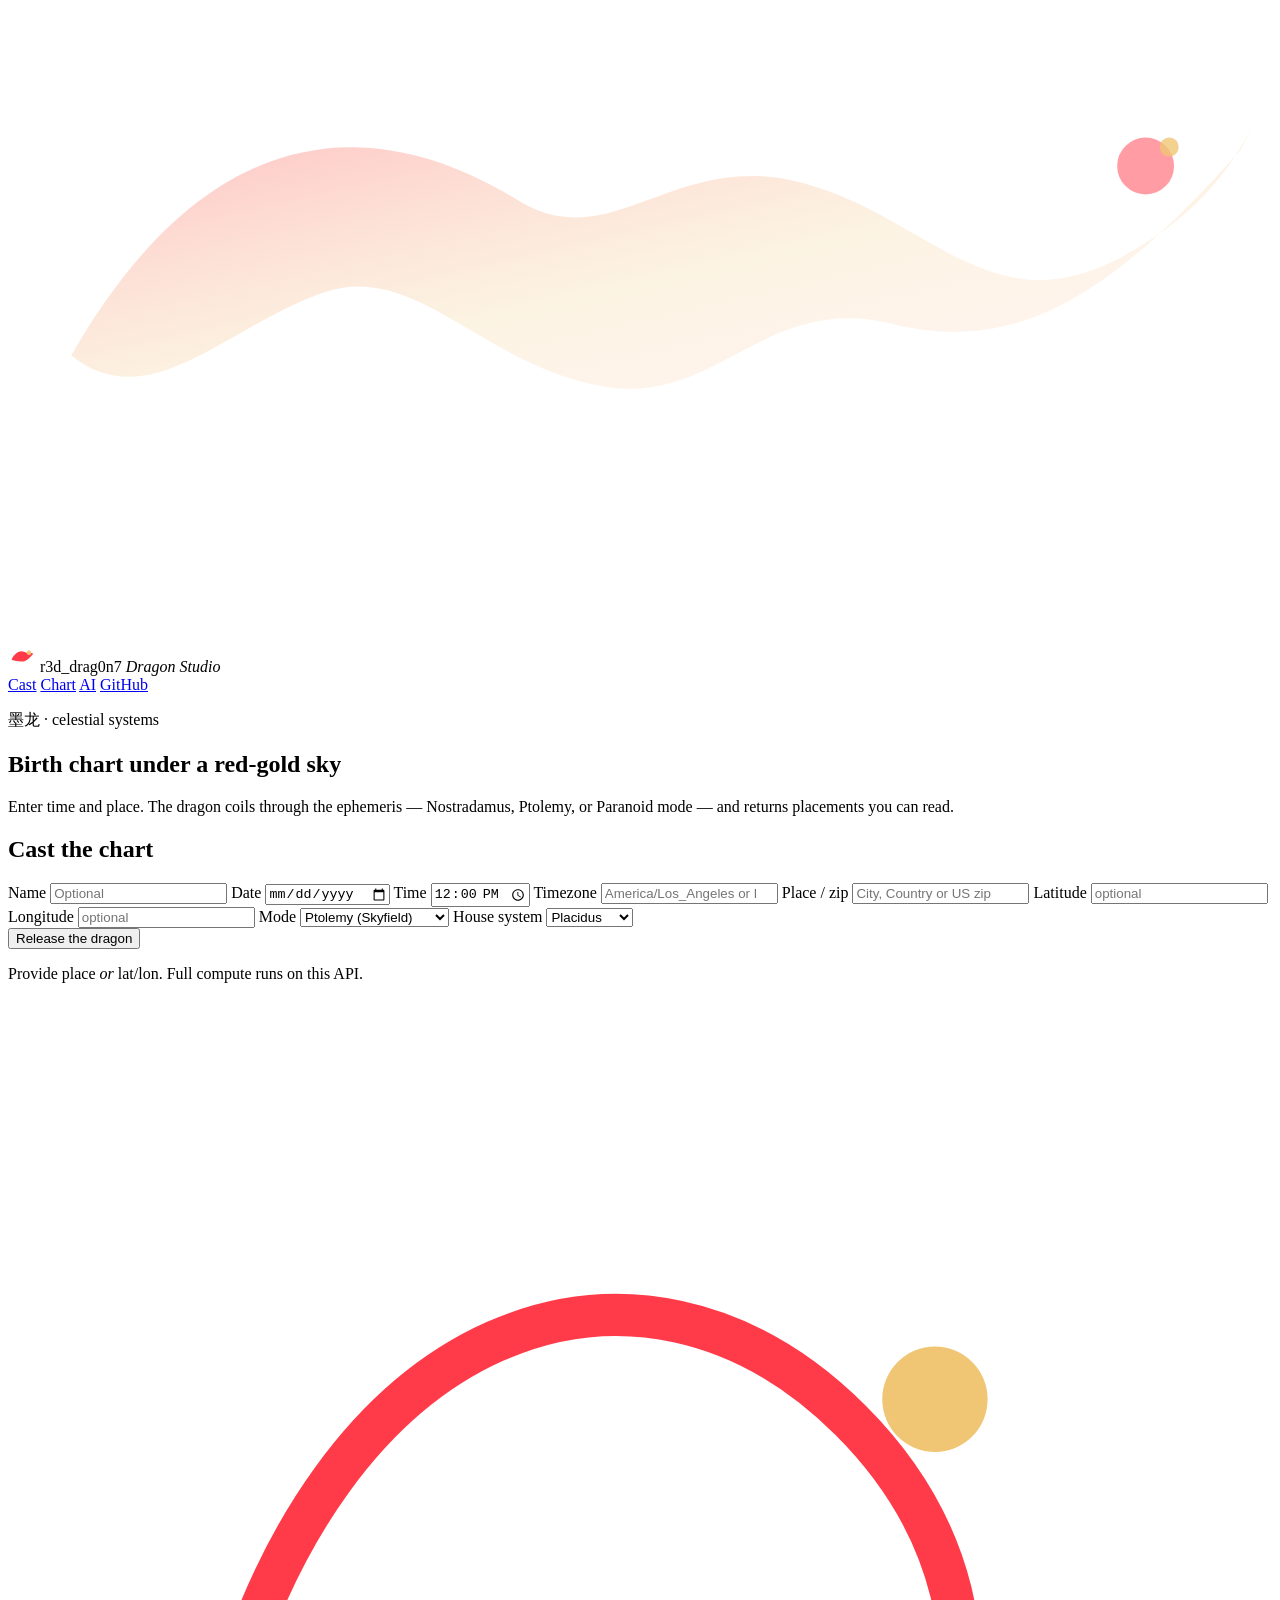
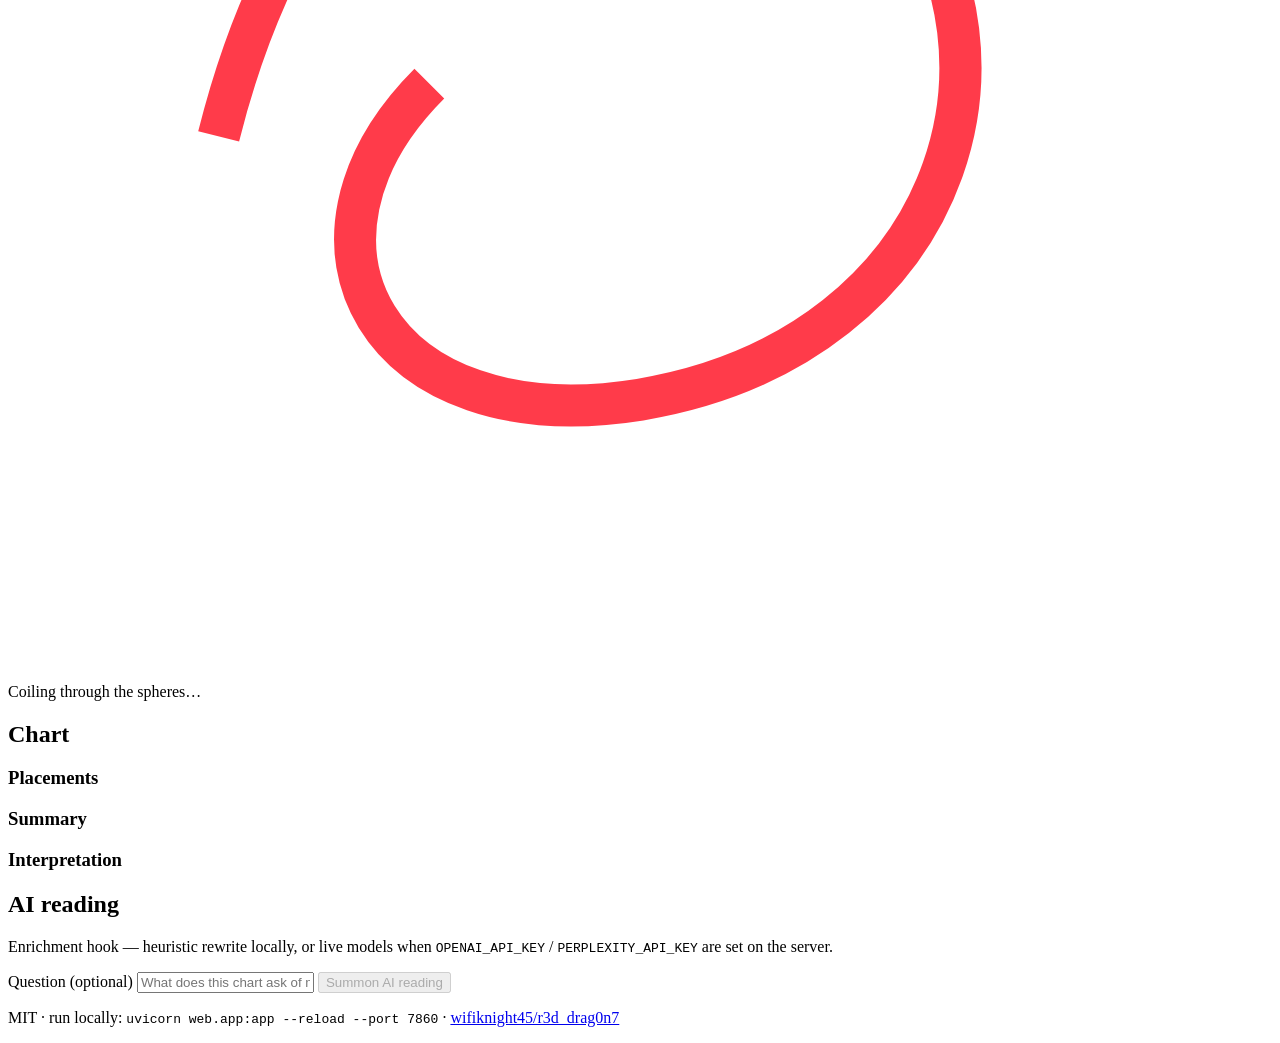
==== web/static/index.html @ 2840a935 "Add Dragon Studio FastAPI web app and celestial landing Celestial Chinese-dragon UI under web/ with " ====
<!DOCTYPE html>
<html lang="en">
<head>
  <meta charset="utf-8" />
  <meta name="viewport" content="width=device-width, initial-scale=1" />
  <title>r3d_drag0n7 — Dragon Studio</title>
  <meta name="description" content="Celestial Chinese-dragon natal chart studio. Birth data in, chart out." />
  <link rel="stylesheet" href="/static/styles.css" />
</head>
<body>
  <div class="sky" aria-hidden="true">
    <div class="stars"></div>
    <div class="nebula"></div>
    <svg class="dragon-bg" viewBox="0 0 800 400" preserveAspectRatio="xMidYMid slice">
      <defs>
        <linearGradient id="dg" x1="0" y1="0" x2="1" y2="1">
          <stop offset="0%" stop-color="#ff3b4a" stop-opacity="0.35"/>
          <stop offset="55%" stop-color="#f0c674" stop-opacity="0.2"/>
          <stop offset="100%" stop-color="#ff8a5c" stop-opacity="0.05"/>
        </linearGradient>
      </defs>
      <path fill="url(#dg)" d="M40 220 C120 80, 220 60, 320 120 C380 160, 420 90, 500 110 C580 130, 620 200, 700 160 C760 130, 780 90, 790 70 L780 90 C700 180, 640 220, 560 200 C480 180, 450 250, 380 240 C300 228, 260 160, 200 180 C140 200, 90 260, 40 220 Z"/>
      <circle cx="720" cy="100" r="18" fill="#ff3b4a" opacity="0.5"/>
      <circle cx="735" cy="88" r="6" fill="#f0c674" opacity="0.8"/>
    </svg>
  </div>

  <header class="nav">
    <div class="brand">
      <span class="glyph" aria-hidden="true">
        <svg width="28" height="28" viewBox="0 0 64 64"><path fill="#ff3b4a" d="M8 36c8-18 22-24 34-16 6 4 10-2 16 2-8 8-14 18-28 18-8 0-14-2-22-4z"/><circle cx="48" cy="20" r="5" fill="#f0c674"/></svg>
      </span>
      r3d_drag0n7 <em>Dragon Studio</em>
    </div>
    <nav>
      <a href="#cast">Cast</a>
      <a href="#results">Chart</a>
      <a href="#ai">AI</a>
      <a class="btn btn-small" href="https://github.com/wifiknight45/r3d_drag0n7" target="_blank" rel="noopener">GitHub</a>
    </nav>
  </header>

  <main>
    <section class="hero">
      <p class="eyebrow">墨龙 · celestial systems</p>
      <h1>Birth chart under a red-gold sky</h1>
      <p class="lede">
        Enter time and place. The dragon coils through the ephemeris —
        Nostradamus, Ptolemy, or Paranoid mode — and returns placements you can read.
      </p>
    </section>

    <section id="cast" class="panel form-panel">
      <h2>Cast the chart</h2>
      <form id="chart-form" novalidate>
        <div class="grid-form">
          <label>Name <input name="name" type="text" placeholder="Optional" autocomplete="name" /></label>
          <label>Date <input name="date" type="date" required /></label>
          <label>Time <input name="time" type="time" value="12:00" required /></label>
          <label>Timezone
            <input name="timezone" type="text" placeholder="America/Los_Angeles or PDT" list="tz-hints" />
          </label>
          <label class="span-2">Place / zip
            <input name="place" type="text" placeholder="City, Country or US zip" />
          </label>
          <label>Latitude <input name="lat" type="number" step="any" placeholder="optional" /></label>
          <label>Longitude <input name="lon" type="number" step="any" placeholder="optional" /></label>
          <label>Mode
            <select name="mode">
              <option value="Ptolemy">Ptolemy (Skyfield)</option>
              <option value="Nostradamus">Nostradamus (Swiss)</option>
              <option value="Paranoid">Paranoid (offline)</option>
            </select>
          </label>
          <label>House system
            <select name="house_system">
              <option>Placidus</option>
              <option>Equal</option>
              <option>Whole</option>
              <option>Porphyry</option>
              <option>Campanus</option>
            </select>
          </label>
        </div>
        <datalist id="tz-hints">
          <option value="America/Los_Angeles"></option>
          <option value="America/New_York"></option>
          <option value="America/Chicago"></option>
          <option value="Europe/London"></option>
          <option value="UTC"></option>
        </datalist>
        <div class="actions">
          <button type="submit" class="btn" id="submit-btn">Release the dragon</button>
          <p class="hint" id="form-hint">Provide place <em>or</em> lat/lon. Full compute runs on this API.</p>
        </div>
      </form>
    </section>

    <div id="loading" class="loading hidden" role="status" aria-live="polite">
      <div class="dragon-spin" aria-hidden="true">
        <svg viewBox="0 0 120 120">
          <path class="coil" fill="none" stroke="#ff3b4a" stroke-width="4"
            d="M20 70 C30 30, 60 20, 80 40 C100 60, 90 90, 60 95 C35 99, 25 80, 40 65"/>
          <circle class="eye" cx="88" cy="38" r="5" fill="#f0c674"/>
        </svg>
      </div>
      <p>Coiling through the spheres…</p>
    </div>

    <section id="results" class="panel results hidden">
      <div class="results-head">
        <h2>Chart</h2>
        <p class="meta" id="meta"></p>
      </div>
      <div class="results-grid">
        <div id="wheel-wrap" class="wheel-wrap"></div>
        <div>
          <h3>Placements</h3>
          <ul id="placements" class="placements"></ul>
        </div>
      </div>
      <div class="summary-block">
        <h3>Summary</h3>
        <pre id="summary"></pre>
      </div>
      <div class="summary-block" id="interp-wrap">
        <h3>Interpretation</h3>
        <pre id="interpretation"></pre>
      </div>
    </section>

    <section id="ai" class="panel ai-panel">
      <h2>AI reading</h2>
      <p class="muted">Enrichment hook — heuristic rewrite locally, or live models when <code>OPENAI_API_KEY</code> / <code>PERPLEXITY_API_KEY</code> are set on the server.</p>
      <label>Question (optional)
        <input id="ai-question" type="text" placeholder="What does this chart ask of me this year?" />
      </label>
      <button type="button" class="btn btn-ghost" id="ai-btn" disabled>Summon AI reading</button>
      <pre id="ai-out" class="ai-out"></pre>
    </section>
  </main>

  <footer>
    <p>MIT · run locally: <code>uvicorn web.app:app --reload --port 7860</code>
      · <a href="https://github.com/wifiknight45/r3d_drag0n7">wifiknight45/r3d_drag0n7</a></p>
  </footer>
  <script src="/static/app.js"></script>
</body>
</html>
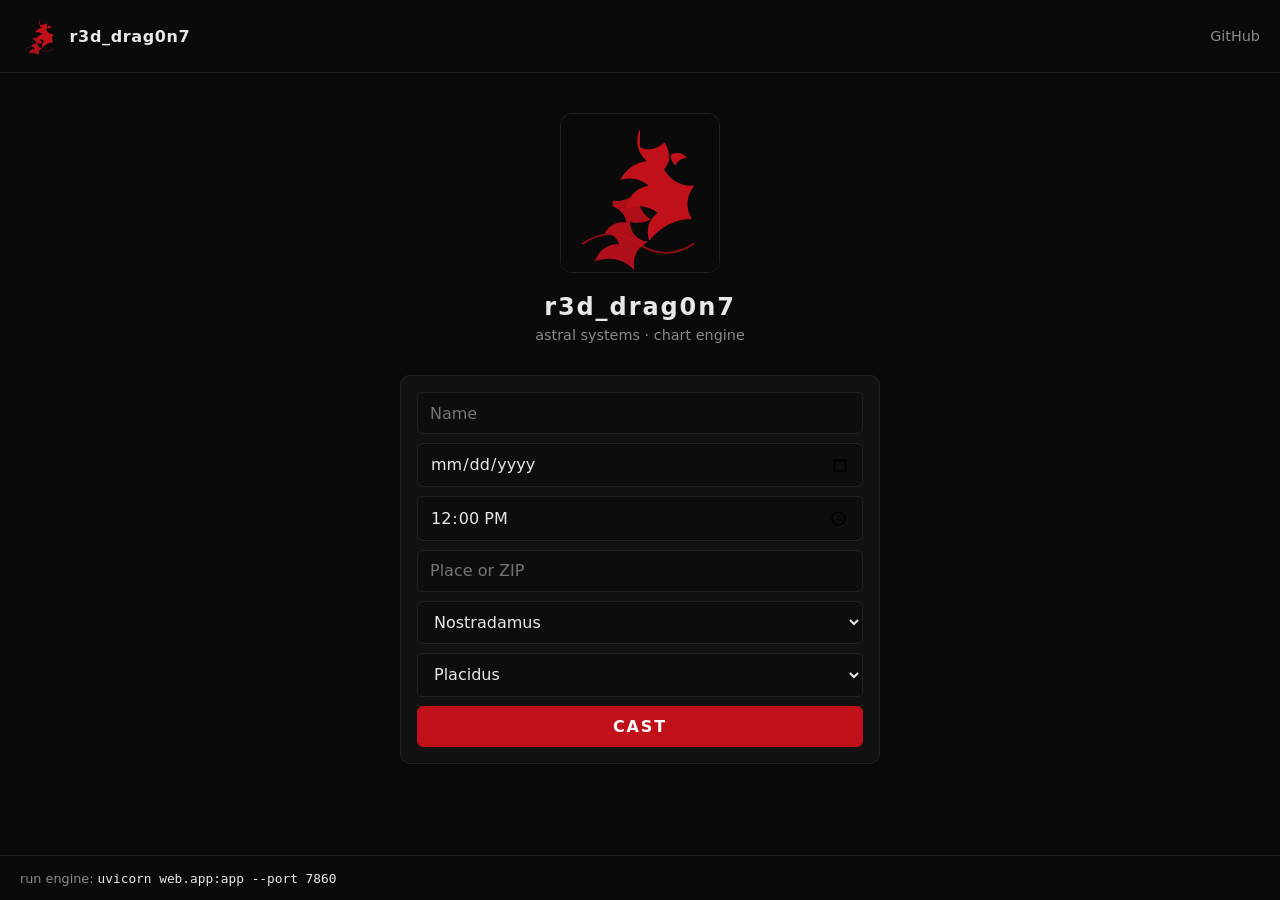
==== commit 743a6567: "style: minimalist Kali-inspired dragon UI for web studio" ====
--- a/web/static/index.html
+++ b/web/static/index.html
@@ -3,147 +3,54 @@
 <head>
   <meta charset="utf-8" />
   <meta name="viewport" content="width=device-width, initial-scale=1" />
-  <title>r3d_drag0n7 — Dragon Studio</title>
-  <meta name="description" content="Celestial Chinese-dragon natal chart studio. Birth data in, chart out." />
-  <link rel="stylesheet" href="/static/styles.css" />
+  <title>r3d_drag0n7</title>
+  <meta name="description" content="Astral chart studio — minimal celestial engine." />
+  <link rel="icon" href="dragon.svg" type="image/svg+xml" />
+  <link rel="stylesheet" href="styles.css" />
 </head>
 <body>
-  <div class="sky" aria-hidden="true">
-    <div class="stars"></div>
-    <div class="nebula"></div>
-    <svg class="dragon-bg" viewBox="0 0 800 400" preserveAspectRatio="xMidYMid slice">
-      <defs>
-        <linearGradient id="dg" x1="0" y1="0" x2="1" y2="1">
-          <stop offset="0%" stop-color="#ff3b4a" stop-opacity="0.35"/>
-          <stop offset="55%" stop-color="#f0c674" stop-opacity="0.2"/>
-          <stop offset="100%" stop-color="#ff8a5c" stop-opacity="0.05"/>
-        </linearGradient>
-      </defs>
-      <path fill="url(#dg)" d="M40 220 C120 80, 220 60, 320 120 C380 160, 420 90, 500 110 C580 130, 620 200, 700 160 C760 130, 780 90, 790 70 L780 90 C700 180, 640 220, 560 200 C480 180, 450 250, 380 240 C300 228, 260 160, 200 180 C140 200, 90 260, 40 220 Z"/>
-      <circle cx="720" cy="100" r="18" fill="#ff3b4a" opacity="0.5"/>
-      <circle cx="735" cy="88" r="6" fill="#f0c674" opacity="0.8"/>
-    </svg>
-  </div>
-
-  <header class="nav">
-    <div class="brand">
-      <span class="glyph" aria-hidden="true">
-        <svg width="28" height="28" viewBox="0 0 64 64"><path fill="#ff3b4a" d="M8 36c8-18 22-24 34-16 6 4 10-2 16 2-8 8-14 18-28 18-8 0-14-2-22-4z"/><circle cx="48" cy="20" r="5" fill="#f0c674"/></svg>
-      </span>
-      r3d_drag0n7 <em>Dragon Studio</em>
-    </div>
-    <nav>
-      <a href="#cast">Cast</a>
-      <a href="#results">Chart</a>
-      <a href="#ai">AI</a>
-      <a class="btn btn-small" href="https://github.com/wifiknight45/r3d_drag0n7" target="_blank" rel="noopener">GitHub</a>
-    </nav>
+  <header class="top">
+    <a class="logo" href="/">
+      <img src="dragon.svg" width="40" height="40" alt="" />
+      <span>r3d_drag0n7</span>
+    </a>
+    <a class="gh" href="https://github.com/wifiknight45/r3d_drag0n7">GitHub</a>
   </header>
 
   <main>
     <section class="hero">
-      <p class="eyebrow">墨龙 · celestial systems</p>
-      <h1>Birth chart under a red-gold sky</h1>
-      <p class="lede">
-        Enter time and place. The dragon coils through the ephemeris —
-        Nostradamus, Ptolemy, or Paranoid mode — and returns placements you can read.
-      </p>
+      <img class="mark" src="dragon.svg" width="160" height="160" alt="Dragon mark" />
+      <h1>r3d_drag0n7</h1>
+      <p class="tag">astral systems · chart engine</p>
     </section>
 
-    <section id="cast" class="panel form-panel">
-      <h2>Cast the chart</h2>
-      <form id="chart-form" novalidate>
-        <div class="grid-form">
-          <label>Name <input name="name" type="text" placeholder="Optional" autocomplete="name" /></label>
-          <label>Date <input name="date" type="date" required /></label>
-          <label>Time <input name="time" type="time" value="12:00" required /></label>
-          <label>Timezone
-            <input name="timezone" type="text" placeholder="America/Los_Angeles or PDT" list="tz-hints" />
-          </label>
-          <label class="span-2">Place / zip
-            <input name="place" type="text" placeholder="City, Country or US zip" />
-          </label>
-          <label>Latitude <input name="lat" type="number" step="any" placeholder="optional" /></label>
-          <label>Longitude <input name="lon" type="number" step="any" placeholder="optional" /></label>
-          <label>Mode
-            <select name="mode">
-              <option value="Ptolemy">Ptolemy (Skyfield)</option>
-              <option value="Nostradamus">Nostradamus (Swiss)</option>
-              <option value="Paranoid">Paranoid (offline)</option>
-            </select>
-          </label>
-          <label>House system
-            <select name="house_system">
-              <option>Placidus</option>
-              <option>Equal</option>
-              <option>Whole</option>
-              <option>Porphyry</option>
-              <option>Campanus</option>
-            </select>
-          </label>
-        </div>
-        <datalist id="tz-hints">
-          <option value="America/Los_Angeles"></option>
-          <option value="America/New_York"></option>
-          <option value="America/Chicago"></option>
-          <option value="Europe/London"></option>
-          <option value="UTC"></option>
-        </datalist>
-        <div class="actions">
-          <button type="submit" class="btn" id="submit-btn">Release the dragon</button>
-          <p class="hint" id="form-hint">Provide place <em>or</em> lat/lon. Full compute runs on this API.</p>
-        </div>
+    <section class="cast">
+      <form id="chartForm">
+        <input name="name" placeholder="Name" autocomplete="name" />
+        <input name="date" type="date" required />
+        <input name="time" type="time" value="12:00" required />
+        <input name="place" placeholder="Place or ZIP" required />
+        <select name="mode">
+          <option>Nostradamus</option>
+          <option>Ptolemy</option>
+          <option>Paranoid</option>
+        </select>
+        <select name="houses">
+          <option>Placidus</option>
+          <option>Whole Sign</option>
+          <option>Equal</option>
+          <option>Porphyry</option>
+          <option>Campanus</option>
+        </select>
+        <button type="submit">cast</button>
       </form>
-    </section>
-
-    <div id="loading" class="loading hidden" role="status" aria-live="polite">
-      <div class="dragon-spin" aria-hidden="true">
-        <svg viewBox="0 0 120 120">
-          <path class="coil" fill="none" stroke="#ff3b4a" stroke-width="4"
-            d="M20 70 C30 30, 60 20, 80 40 C100 60, 90 90, 60 95 C35 99, 25 80, 40 65"/>
-          <circle class="eye" cx="88" cy="38" r="5" fill="#f0c674"/>
-        </svg>
-      </div>
-      <p>Coiling through the spheres…</p>
-    </div>
-
-    <section id="results" class="panel results hidden">
-      <div class="results-head">
-        <h2>Chart</h2>
-        <p class="meta" id="meta"></p>
-      </div>
-      <div class="results-grid">
-        <div id="wheel-wrap" class="wheel-wrap"></div>
-        <div>
-          <h3>Placements</h3>
-          <ul id="placements" class="placements"></ul>
-        </div>
-      </div>
-      <div class="summary-block">
-        <h3>Summary</h3>
-        <pre id="summary"></pre>
-      </div>
-      <div class="summary-block" id="interp-wrap">
-        <h3>Interpretation</h3>
-        <pre id="interpretation"></pre>
-      </div>
-    </section>
-
-    <section id="ai" class="panel ai-panel">
-      <h2>AI reading</h2>
-      <p class="muted">Enrichment hook — heuristic rewrite locally, or live models when <code>OPENAI_API_KEY</code> / <code>PERPLEXITY_API_KEY</code> are set on the server.</p>
-      <label>Question (optional)
-        <input id="ai-question" type="text" placeholder="What does this chart ask of me this year?" />
-      </label>
-      <button type="button" class="btn btn-ghost" id="ai-btn" disabled>Summon AI reading</button>
-      <pre id="ai-out" class="ai-out"></pre>
+      <pre id="out" hidden></pre>
     </section>
   </main>
 
   <footer>
-    <p>MIT · run locally: <code>uvicorn web.app:app --reload --port 7860</code>
-      · <a href="https://github.com/wifiknight45/r3d_drag0n7">wifiknight45/r3d_drag0n7</a></p>
+    <span>run engine: <code>uvicorn web.app:app --port 7860</code></span>
   </footer>
-  <script src="/static/app.js"></script>
+  <script src="app.js"></script>
 </body>
 </html>
--- a/web/static/styles.css
+++ b/web/static/styles.css
@@ -0,0 +1,90 @@
+:root {
+  --bg: #0a0a0a;
+  --fg: #e8e8e8;
+  --muted: #8a8a8a;
+  --red: #c0101a;
+  --panel: #111;
+  --line: #222;
+  font-family: ui-sans-serif, system-ui, -apple-system, Segoe UI, sans-serif;
+}
+* { box-sizing: border-box; }
+body {
+  margin: 0;
+  min-height: 100vh;
+  background: var(--bg);
+  color: var(--fg);
+  display: flex;
+  flex-direction: column;
+}
+a { color: var(--red); text-decoration: none; }
+.top {
+  display: flex;
+  justify-content: space-between;
+  align-items: center;
+  padding: 1rem 1.25rem;
+  border-bottom: 1px solid var(--line);
+}
+.logo { display: flex; align-items: center; gap: 0.6rem; color: var(--fg); font-weight: 700; letter-spacing: 0.04em; }
+.logo img { border-radius: 6px; }
+.gh { color: var(--muted); font-size: 0.9rem; }
+.gh:hover { color: var(--red); }
+main { flex: 1; width: min(520px, 100%); margin: 0 auto; padding: 2.5rem 1.25rem 3rem; }
+.hero { text-align: center; margin-bottom: 2rem; }
+.mark {
+  border-radius: 12px;
+  border: 1px solid var(--line);
+  margin-bottom: 1rem;
+}
+h1 {
+  margin: 0;
+  font-size: 1.5rem;
+  font-weight: 700;
+  letter-spacing: 0.08em;
+  text-transform: lowercase;
+}
+.tag { margin: 0.4rem 0 0; color: var(--muted); font-size: 0.9rem; }
+.cast {
+  background: var(--panel);
+  border: 1px solid var(--line);
+  border-radius: 10px;
+  padding: 1rem;
+}
+form { display: grid; gap: 0.55rem; }
+input, select, button {
+  width: 100%;
+  border-radius: 6px;
+  border: 1px solid var(--line);
+  background: #0d0d0d;
+  color: var(--fg);
+  padding: 0.65rem 0.75rem;
+  font: inherit;
+}
+input:focus, select:focus { outline: 1px solid var(--red); border-color: var(--red); }
+button {
+  background: var(--red);
+  border-color: var(--red);
+  color: #fff;
+  font-weight: 700;
+  letter-spacing: 0.12em;
+  text-transform: uppercase;
+  cursor: pointer;
+}
+button:hover { filter: brightness(1.08); }
+#out {
+  margin: 0.9rem 0 0;
+  padding: 0.75rem;
+  background: #0d0d0d;
+  border: 1px solid var(--line);
+  border-radius: 6px;
+  overflow: auto;
+  font-size: 0.78rem;
+  color: var(--muted);
+  max-height: 320px;
+}
+footer {
+  border-top: 1px solid var(--line);
+  padding: 0.9rem 1.25rem;
+  color: var(--muted);
+  font-size: 0.8rem;
+}
+code { color: var(--fg); }
